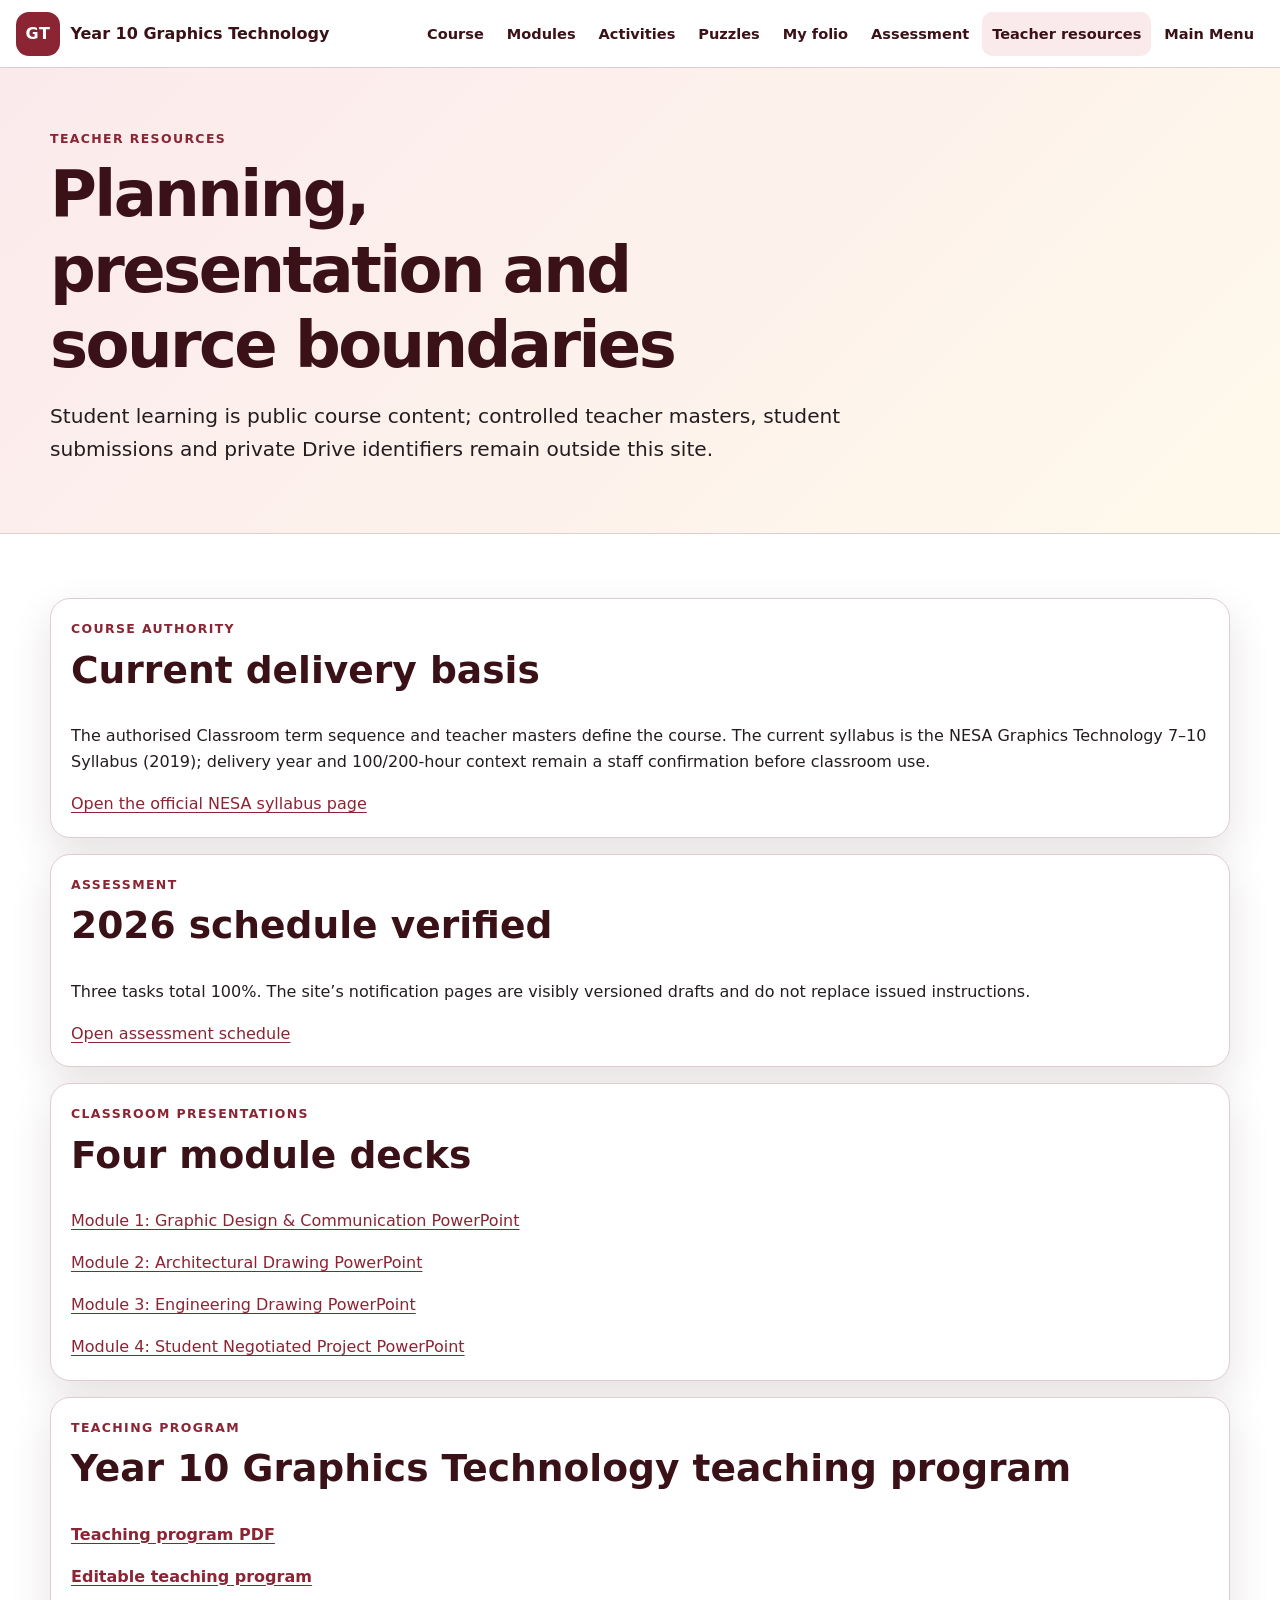
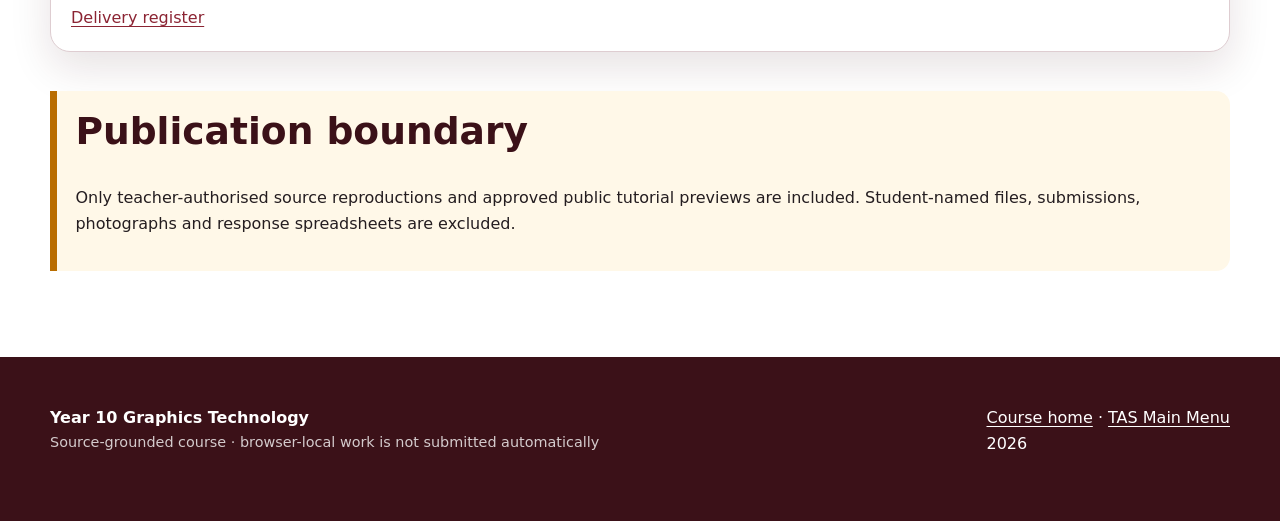
==== teacher-resources.html @ 76d05232 "Release Year 10 Graphics Technology course" ====
<!doctype html>
<html lang="en-AU"><head><meta charset="utf-8"><meta name="viewport" content="width=device-width, initial-scale=1"><meta name="description" content="Controlled teacher resources for Year 10 Graphics Technology."><title>Teacher resources | Year 10 Graphics Technology</title><link rel="stylesheet" href="styles.css"><link rel="stylesheet" href="course-progress.css"></head><body data-course-state="source-grounded-course"><a class="skip-link" href="#main">Skip to content</a><header class="course-family-nav screen-only"><div class="course-family-nav__inner"><a class="course-family-nav__brand" href="index.html"><span class="course-family-nav__mark" aria-hidden="true">GT</span><span>Year 10 Graphics Technology</span></a><nav class="course-family-nav__links" aria-label="Course navigation"><a href="index.html">Course</a><a href="index.html#modules">Modules</a><a href="activities.html">Activities</a><a href="puzzles.html">Puzzles</a><a href="folio.html">My folio</a><a href="assessment.html">Assessment</a><a aria-current="page" href="teacher-resources.html">Teacher resources</a><a href="https://stevencowell.github.io/Main-Page/">Main Menu</a></nav></div></header><main id="main"><section class="page-hero"><div class="wrap"><p class="eyebrow">Teacher resources</p><h1>Planning, presentation and source boundaries</h1><p class="lede">Student learning is public course content; controlled teacher masters, student submissions and private Drive identifiers remain outside this site.</p></div></section><section class="route-section"><div class="wrap teacher-grid"><article class="card"><p class="eyebrow">Course authority</p><h2>Current delivery basis</h2><p>The authorised Classroom term sequence and teacher masters define the course. The current syllabus is the NESA Graphics Technology 7–10 Syllabus (2019); delivery year and 100/200-hour context remain a staff confirmation before classroom use.</p><a href="https://www.nsw.gov.au/education-and-training/nesa/curriculum/tas/graphics-technology-7-10-2019">Open the official NESA syllabus page</a></article><article class="card"><p class="eyebrow">Assessment</p><h2>2026 schedule verified</h2><p>Three tasks total 100%. The site’s notification pages are visibly versioned drafts and do not replace issued instructions.</p><a href="assessment.html">Open assessment schedule</a></article><section class="card presentation-library"><p class="eyebrow">Classroom presentations</p><h2>Four module decks</h2><p><a href="assets/presentations/module-01-graphic-design-and-communication.pptx" download>Module 1: Graphic Design &amp; Communication PowerPoint</a></p><p><a href="assets/presentations/module-02-architectural-drawing.pptx" download>Module 2: Architectural Drawing PowerPoint</a></p><p><a href="assets/presentations/module-03-engineering-drawing.pptx" download>Module 3: Engineering Drawing PowerPoint</a></p><p><a href="assets/presentations/module-04-student-negotiated-project.pptx" download>Module 4: Student Negotiated Project PowerPoint</a></p></section><section class="card" id="teacher-program-links" data-program-link-slot><p class="eyebrow">Teaching program</p><h2>Year 10 Graphics Technology teaching program</h2><p><strong><a href="assets/teacher/teacher-program-v1.0.0.pdf" download>Teaching program PDF</a></strong></p><p><strong><a href="assets/teacher/teacher-program-v1.0.0.docx" download>Editable teaching program</a></strong></p><p><a href="assets/teacher/delivery-register-v1.0.0.xlsx" download>Delivery register</a></p></section><aside class="boundary-note"><h2>Publication boundary</h2><p>Only teacher-authorised source reproductions and approved public tutorial previews are included. Student-named files, submissions, photographs and response spreadsheets are excluded.</p></aside></div></section></main><footer class="footer"><div class="wrap footer-grid"><div><strong>Year 10 Graphics Technology</strong><p class="fine">Source-grounded course · browser-local work is not submitted automatically</p></div><p><a href="index.html">Course home</a> · <a href="https://stevencowell.github.io/Main-Page/">TAS Main Menu</a><br><span data-year></span></p></div></footer><script src="course-data.js"></script><script src="shared.js"></script><script src="site-runtime.js"></script><script src="course-progress.js"></script></body></html>
---- styles.css ----
:root {
  --graphics-accent: #8b2433;
  --graphics-soft: #fbeaec;
  --graphics-text: #3b1118;
  --ink: #241d20;
  --muted: #65545a;
  --paper: #ffffff;
  --surface: #fffaf8;
  --line: #decdd1;
  --highlight: #f2c45f;
  --shadow: 0 16px 42px rgba(59, 17, 24, 0.12);
  --radius: 20px;
}

* {
  box-sizing: border-box;
}

html {
  color-scheme: light;
  scroll-behavior: smooth;
}

body {
  margin: 0;
  color: var(--ink);
  background: var(--paper);
  font: 16px/1.62 system-ui, -apple-system, BlinkMacSystemFont, "Segoe UI", sans-serif;
}

body,
button,
a,
summary {
  overflow-wrap: anywhere;
}

a {
  color: var(--graphics-accent);
  text-underline-offset: 0.18em;
}

a:hover,
a:focus-visible {
  color: var(--graphics-text);
}

button,
.button {
  display: inline-flex;
  min-height: 44px;
  align-items: center;
  justify-content: center;
  padding: 0.7rem 1rem;
  border: 2px solid var(--graphics-accent);
  border-radius: 12px;
  color: #ffffff;
  background: var(--graphics-accent);
  font: inherit;
  font-weight: 800;
  text-decoration: none;
}

.button.secondary {
  color: var(--graphics-text);
  background: #ffffff;
}

.button:focus-visible,
button:focus-visible,
a:focus-visible,
summary:focus-visible {
  outline: 3px solid var(--highlight);
  outline-offset: 3px;
}

h1,
h2,
h3,
h4,
p {
  margin-top: 0;
}

h1,
h2,
h3,
h4 {
  color: var(--graphics-text);
  line-height: 1.18;
}

h1 {
  max-width: 16ch;
  margin-bottom: 1rem;
  font-size: clamp(2.35rem, 6vw, 4.9rem);
  letter-spacing: -0.04em;
}

h2 {
  font-size: clamp(1.55rem, 3.4vw, 2.35rem);
}

h3 {
  font-size: 1.22rem;
}

.wrap {
  width: min(1180px, calc(100% - 2rem));
  margin-inline: auto;
}

.skip-link {
  position: fixed;
  z-index: 1000;
  top: 0.5rem;
  left: 0.5rem;
  padding: 0.65rem 0.9rem;
  color: #ffffff;
  background: var(--graphics-text);
  border-radius: 10px;
  transform: translateY(-160%);
}

.skip-link:focus {
  transform: translateY(0);
}

.course-family-nav {
  position: relative;
  z-index: 20;
  width: 100%;
  background: #ffffff;
  border-bottom: 1px solid var(--line);
}

.course-family-nav__inner {
  width: min(1440px, calc(100% - 2rem));
  min-width: 0;
  margin-inline: auto;
  display: flex;
  align-items: center;
  gap: 1.2rem;
  padding-block: 0.72rem;
}

.course-family-nav__brand {
  display: inline-flex;
  flex: 0 0 auto;
  align-items: center;
  gap: 0.65rem;
  color: var(--graphics-text);
  font-weight: 900;
  text-decoration: none;
  white-space: nowrap;
}

.course-family-nav__mark {
  width: 44px;
  height: 44px;
  display: grid;
  place-items: center;
  color: #ffffff;
  background: var(--graphics-accent);
  border-radius: 13px;
  letter-spacing: 0.04em;
}

.course-family-nav__links {
  min-width: 0;
  margin-left: auto;
  display: flex;
  align-items: center;
  gap: 0.2rem;
  overflow-x: auto;
  overscroll-behavior-inline: contain;
  scrollbar-width: thin;
}

.course-family-nav__links a {
  flex: 0 0 auto;
  padding: 0.65rem 0.62rem;
  border-radius: 10px;
  color: var(--graphics-text);
  font-size: 0.91rem;
  font-weight: 760;
  text-decoration: none;
  white-space: nowrap;
}

.course-family-nav__links a:hover,
.course-family-nav__links a:focus-visible,
.course-family-nav__links a[aria-current="page"] {
  color: var(--graphics-text);
  background: var(--graphics-soft);
}

.eyebrow {
  margin-bottom: 0.5rem;
  color: var(--graphics-accent);
  font-size: 0.78rem;
  font-weight: 900;
  letter-spacing: 0.11em;
  text-transform: uppercase;
}

.hero {
  color: #ffffff;
  background: linear-gradient(135deg, var(--graphics-text), var(--graphics-accent));
}

.hero h1,
.hero h2,
.hero h3 {
  color: #ffffff;
}

.hero .eyebrow {
  color: #ffe0a3;
}

.hero-inner {
  min-height: 590px;
  display: grid;
  grid-template-columns: minmax(0, 1fr) minmax(340px, 440px);
  gap: 3rem;
  align-items: center;
  padding-block: 4.5rem;
}

.hero-copy {
  max-width: 700px;
}

.lede {
  max-width: 66ch;
  font-size: clamp(1.06rem, 2vw, 1.26rem);
}

.hero .lede {
  color: rgba(255, 255, 255, 0.9);
}

.actions,
.page-actions {
  display: flex;
  flex-wrap: wrap;
  gap: 0.75rem;
  margin-top: 1.25rem;
}

.hero .button {
  color: var(--graphics-text);
  background: var(--highlight);
  border-color: var(--highlight);
}

.hero .button.secondary {
  color: #ffffff;
  background: transparent;
  border-color: rgba(255, 255, 255, 0.78);
}

.hero-foundation-slot {
  align-self: stretch;
  min-width: 0;
  display: flex;
  flex-direction: column;
  justify-content: center;
  padding: 1.6rem;
  color: #ffffff;
  background: rgba(255, 255, 255, 0.1);
  border: 2px dashed rgba(255, 255, 255, 0.65);
  border-radius: var(--radius);
}

.hero-foundation-slot h2,
.hero-foundation-slot strong {
  color: #ffffff;
}

.hero-foundation-slot p:last-child {
  margin-bottom: 0;
}

.course-intro {
  padding-block: 4rem;
  background: var(--surface);
}

.course-intro__heading {
  max-width: 780px;
  margin-bottom: 2rem;
}

.rhythm-grid {
  display: grid;
  grid-template-columns: repeat(4, minmax(0, 1fr));
  gap: 1rem;
}

.card,
.rhythm-card,
.module-card {
  min-width: 0;
  padding: 1.25rem;
  background: #ffffff;
  border: 1px solid var(--line);
  border-radius: var(--radius);
  box-shadow: var(--shadow);
}

.rhythm-card h3 {
  margin-bottom: 0.45rem;
}

.rhythm-card p:last-child,
.module-card p:last-child,
.card p:last-child {
  margin-bottom: 0;
}

.save-note {
  color: #ffffff;
  background: var(--graphics-text);
}

.save-note .wrap {
  padding-block: 1rem;
}

.save-note strong {
  color: #ffe0a3;
}

.module-pathway,
.route-section,
.module-learning {
  padding-block: 4rem;
}

.module-grid {
  display: grid;
  grid-template-columns: repeat(2, minmax(0, 1fr));
  gap: 1rem;
  margin-top: 1.5rem;
}

.module-card {
  display: grid;
  grid-template-columns: auto minmax(0, 1fr);
  gap: 1rem;
  align-items: start;
}

.module-number {
  width: 48px;
  height: 48px;
  display: grid;
  place-items: center;
  color: #ffffff;
  background: var(--graphics-accent);
  border-radius: 14px;
  font-weight: 900;
}

.module-card ul,
.module-aside ol {
  margin: 0.8rem 0 1rem;
  padding-left: 1.25rem;
}

.foundation-boundary {
  margin-top: 2rem;
  border-left: 0.55rem solid var(--graphics-accent);
}

.page-hero {
  padding-block: 3.8rem 3rem;
  background: linear-gradient(135deg, var(--graphics-soft), #fff9eb);
  border-bottom: 1px solid var(--line);
}

.page-hero h1 {
  font-size: clamp(2.2rem, 5vw, 4.2rem);
}

.module-hero__inner {
  display: grid;
  grid-template-columns: minmax(0, 1fr) minmax(280px, 360px);
  gap: 2rem;
  align-items: end;
}

.hero-progress {
  padding: 1.2rem;
  background: #ffffff;
  border: 1px solid var(--line);
  border-radius: var(--radius);
  box-shadow: var(--shadow);
}

.hero-progress p:last-child {
  margin-bottom: 0;
}

.module-layout {
  display: grid;
  grid-template-columns: minmax(0, 1fr) 290px;
  grid-template-areas: "main aside";
  gap: 2rem;
  align-items: start;
}

.module-main {
  grid-area: main;
  min-width: 0;
}

.module-aside {
  grid-area: aside;
  position: sticky;
  top: 1rem;
}

.module-aside a {
  display: inline-block;
  padding-block: 0.22rem;
}

.presentation-slot {
  margin-bottom: 2rem;
  border-left: 0.55rem solid var(--graphics-accent);
}

.section-unit {
  margin-bottom: 2.5rem;
  padding-bottom: 2.5rem;
  border-bottom: 1px solid var(--line);
  scroll-margin-top: 1rem;
}

.section-unit > * {
  margin-bottom: 1rem;
}

.section-unit > :last-child {
  margin-bottom: 0;
}

.theory-slot,
.visual-slot,
.media-slot {
  min-height: 150px;
}

.visual-slot {
  display: block;
  margin-inline: 0;
}

.visual-slot figcaption {
  display: block;
}

.section-learning {
  padding: 0;
  overflow: clip;
}

.section-learning::before {
  display: none;
}

.section-learning > summary {
  min-height: 64px;
  display: flex;
  align-items: center;
  justify-content: space-between;
  gap: 1rem;
  padding: 1rem 1.15rem;
  cursor: pointer;
  color: var(--graphics-text);
  background: var(--graphics-soft);
  font-weight: 850;
  list-style: none;
}

.section-learning > summary::-webkit-details-marker {
  display: none;
}

.section-learning > summary::before {
  content: "+";
  flex: 0 0 auto;
  width: 2rem;
  height: 2rem;
  display: grid;
  place-items: center;
  color: #ffffff;
  background: var(--graphics-accent);
  border-radius: 50%;
}

.section-learning[open] > summary::before {
  content: "−";
}

.section-learning > summary strong {
  color: var(--graphics-accent);
  font-size: 0.84rem;
  text-align: right;
}

.slot-body {
  padding: 1.1rem;
  background: #ffffff;
}

.slot-body p:last-child {
  margin-bottom: 0;
}

.learning-end-marker {
  display: block;
  height: 0;
  margin: 0 !important;
}

.module-review {
  padding: 1.4rem;
  background: var(--graphics-soft);
  border: 1px solid #d8b7bd;
  border-radius: var(--radius);
}

.module-review ol {
  display: grid;
  gap: 0.7rem;
  padding: 0;
  list-style: none;
}

.module-review a {
  min-height: 52px;
  display: flex;
  align-items: center;
  justify-content: space-between;
  gap: 1rem;
  padding: 0.8rem 0.9rem;
  color: var(--graphics-text);
  background: #ffffff;
  border: 1px solid var(--line);
  border-radius: 12px;
  font-weight: 780;
  text-decoration: none;
}

.module-review a strong {
  color: var(--graphics-accent);
  font-size: 0.82rem;
  text-align: right;
}

.route-placeholder {
  max-width: 820px;
}

.placeholder-list {
  display: grid;
  gap: 1rem;
  margin-top: 1.5rem;
}

.program-labels {
  display: flex;
  flex-wrap: wrap;
  gap: 0.6rem;
  margin-top: 0.8rem;
}

.program-labels strong {
  padding: 0.45rem 0.7rem;
  color: var(--graphics-text);
  background: var(--graphics-soft);
  border-radius: 10px;
}

.footer {
  padding-block: 3rem;
  color: #ffffff;
  background: var(--graphics-text);
}

.footer-grid {
  display: grid;
  grid-template-columns: minmax(0, 1fr) auto;
  gap: 2rem;
  align-items: start;
}

.footer a,
.footer strong {
  color: #ffffff;
}

.fine {
  color: var(--muted);
  font-size: 0.9rem;
}

.footer .fine {
  color: rgba(255, 255, 255, 0.78);
}

[hidden] {
  display: none !important;
}

@media (max-width: 900px) {
  .rhythm-grid {
    grid-template-columns: repeat(2, minmax(0, 1fr));
  }

  .course-family-nav__inner {
    align-items: flex-start;
    flex-direction: column;
    gap: 0.45rem;
  }

  .course-family-nav__links {
    width: 100%;
    margin-left: 0;
  }
}

@media (max-width: 820px) {
  .hero-inner,
  .module-hero__inner {
    grid-template-columns: 1fr;
  }

  .hero-inner {
    min-height: 0;
    padding-block: 3rem;
  }

  .module-layout {
    grid-template-columns: minmax(0, 1fr);
    grid-template-areas:
      "aside"
      "main";
  }

  .module-aside {
    position: static;
  }

  .footer-grid {
    grid-template-columns: 1fr;
  }
}

@media (max-width: 560px) {
  .wrap,
  .course-family-nav__inner {
    width: min(100% - 1.25rem, 1180px);
  }

  .rhythm-grid,
  .module-grid {
    grid-template-columns: 1fr;
  }

  .module-card {
    grid-template-columns: 1fr;
  }

  .module-review a,
  .section-learning > summary {
    align-items: flex-start;
    flex-wrap: wrap;
  }

  .module-review a strong,
  .section-learning > summary strong {
    width: 100%;
    text-align: left;
  }

  .actions,
  .page-actions {
    display: grid;
  }

  .button {
    width: 100%;
  }
}

@media print {
  .course-family-nav,
  .skip-link,
  .screen-only {
    display: none !important;
  }

  body {
    font-size: 11pt;
  }

  .hero,
  .page-hero,
  .footer {
    color: #000000;
    background: #ffffff;
  }

  .hero h1,
  .hero h2,
  .hero h3,
  .hero .eyebrow,
  .footer a,
  .footer strong {
    color: #000000;
  }

  .card,
  .hero-progress,
  .module-review {
    box-shadow: none;
  }
}

/* Stage 13 integrated course treatments */
body[data-course-state="source-grounded-course"] {
  overflow-x: clip;
}

.hero-course-visual {
  min-width: 0;
  margin: 0;
  overflow: hidden;
  color: var(--graphics-text);
  background: #ffffff;
  border-radius: var(--radius);
  box-shadow: 0 20px 55px rgba(0, 0, 0, 0.28);
}

.hero-course-visual img {
  width: 100%;
  aspect-ratio: 3 / 2;
  display: block;
  object-fit: cover;
}

.hero-course-visual figcaption {
  padding: 1rem 1.1rem;
  font-weight: 780;
}

.assessment-snapshot {
  margin-top: 2rem;
  border-left: 0.55rem solid var(--graphics-accent);
}

.schedule-cards {
  display: grid;
  grid-template-columns: repeat(3, minmax(0, 1fr));
  gap: 0.8rem;
  margin-block: 1rem;
}

.schedule-cards div {
  min-width: 0;
  padding: 0.9rem;
  background: var(--graphics-soft);
  border-radius: 12px;
}

.schedule-cards strong,
.schedule-cards span {
  display: block;
}

.schedule-cards span {
  margin-top: 0.3rem;
  color: var(--muted);
}

.presentation-card {
  min-width: 0;
  display: flex;
  align-items: center;
  justify-content: space-between;
  gap: 1.5rem;
  margin-bottom: 2rem;
  padding: 1.4rem;
  color: #ffffff;
  background: linear-gradient(130deg, var(--graphics-text), var(--graphics-accent));
  border-radius: var(--radius);
  box-shadow: var(--shadow);
}

.presentation-card h2,
.presentation-card .eyebrow {
  color: #ffffff;
}

.presentation-card p:last-child {
  margin-bottom: 0;
}

.presentation-card .button {
  flex: 0 0 auto;
  color: var(--graphics-text);
  background: var(--highlight);
  border-color: var(--highlight);
}

.section-heading {
  margin-bottom: 1.25rem;
}

.section-heading h2 {
  max-width: 23ch;
  margin-bottom: 0.75rem;
  font-size: clamp(1.9rem, 4vw, 3.15rem);
}

.theory-content {
  max-width: 78ch;
}

.theory-content > p,
.theory-content > ul,
.theory-content > ol {
  font-size: 1.04rem;
}

.theory-content > h3 {
  margin-top: 2rem;
  scroll-margin-top: 1rem;
}

.theory-content aside:not(.misconception-panel),
.worked-example,
.boundary-note,
.build-note {
  margin-block: 1.4rem;
  padding: 1.15rem;
  background: #fff8e8;
  border-left: 0.45rem solid #b96d00;
  border-radius: 0 14px 14px 0;
}

.theory-support {
  margin-top: 2rem;
  padding-top: 1.5rem;
  border-top: 1px solid var(--line);
}

.vocabulary-grid {
  display: grid;
  grid-template-columns: repeat(2, minmax(0, 1fr));
  gap: 0.75rem;
}

.vocabulary-grid div {
  min-width: 0;
  padding: 0.9rem;
  background: var(--surface);
  border: 1px solid var(--line);
  border-radius: 12px;
}

.vocabulary-grid dt {
  color: var(--graphics-text);
  font-weight: 850;
}

.vocabulary-grid dd {
  margin: 0.25rem 0 0;
}

.misconception-panel {
  margin-block: 1.5rem;
  padding: 1.1rem;
  background: var(--graphics-soft);
  border-radius: var(--radius);
}

.misconception-panel details {
  padding: 0.7rem 0;
  border-top: 1px solid #d7b3ba;
}

.misconception-panel summary,
.low-tech summary,
.capstone details summary {
  cursor: pointer;
  color: var(--graphics-text);
  font-weight: 820;
}

.visual-gallery {
  display: grid;
  grid-template-columns: repeat(3, minmax(0, 1fr));
  gap: 0.9rem;
  margin-block: 1.7rem;
}

.teaching-visual {
  min-width: 0;
  margin: 0;
  overflow: hidden;
  background: #ffffff;
  border: 1px solid var(--line);
  border-radius: 16px;
  box-shadow: 0 10px 30px rgba(59, 17, 24, 0.1);
}

.teaching-visual a {
  display: block;
  overflow: hidden;
  background: #eee8e5;
}

.teaching-visual img {
  width: 100%;
  aspect-ratio: 4 / 3;
  display: block;
  object-fit: cover;
  transition: transform 180ms ease;
}

.teaching-visual img.rotate-source {
  object-fit: contain;
  transform: rotate(180deg);
}

.teaching-visual a:hover img:not(.rotate-source) {
  transform: scale(1.02);
}

.teaching-visual figcaption {
  display: grid;
  gap: 0.45rem;
  padding: 0.9rem;
  font-size: 0.9rem;
}

.teaching-visual figcaption strong {
  color: var(--graphics-text);
}

.teaching-visual figcaption em {
  color: var(--muted);
}

.media-pathway,
.activity-bridge {
  margin-block: 1.4rem;
  padding: 1.2rem;
  background: #eff7f7;
  border: 1px solid #bdd4d5;
  border-radius: var(--radius);
}

.media-pathway.is-gap {
  background: #fff8e8;
  border-color: #e3c47c;
}

.media-pathway.is-matched {
  background: #eef8f1;
  border-color: #8db89a;
}

.video-sequence {
  min-width: 0;
  display: grid;
  gap: 1rem;
  margin-block: 1.1rem;
}

.video-item {
  min-width: 0;
  max-width: 100%;
  display: grid;
  grid-template-columns: minmax(0, 0.9fr) minmax(280px, 1.1fr);
  gap: 1rem;
  align-items: center;
  padding: 1rem;
  background: #ffffff;
  border: 1px solid #bfd3c5;
  border-radius: 14px;
  box-shadow: 0 8px 22px rgba(24, 63, 41, 0.08);
}

.video-copy,
.video-player-column {
  min-width: 0;
  max-width: 100%;
}

.video-copy h4 {
  margin-bottom: 0.35rem;
}

.video-meta,
.video-privacy {
  color: var(--muted);
  font-size: 0.88rem;
}

.watch-for {
  padding: 0.75rem;
  background: #f4f8f5;
  border-left: 4px solid #4f8361;
  border-radius: 0 10px 10px 0;
}

.video-frame {
  position: relative;
  width: 100%;
  max-width: 100%;
  aspect-ratio: 16 / 9;
  overflow: hidden;
  background: #101712;
  border-radius: 12px;
}

.video-frame iframe {
  width: 100%;
  height: 100%;
  border: 0;
}

.video-launch {
  position: relative;
  width: 100%;
  height: 100%;
  display: block;
  overflow: hidden;
  padding: 0;
  color: #ffffff;
  background: #101712;
  border: 0;
  border-radius: 12px;
  cursor: pointer;
}

.video-launch img {
  width: 100%;
  height: 100%;
  display: block;
  object-fit: cover;
  opacity: 0.88;
  transition: transform 160ms ease, opacity 160ms ease;
}

.video-launch:hover img,
.video-launch:focus-visible img {
  transform: scale(1.02);
  opacity: 0.68;
}

.video-launch:focus-visible,
.video-close:focus-visible {
  outline: 4px solid #f2b544;
  outline-offset: 3px;
}

.video-play {
  position: absolute;
  inset: 50% auto auto 50%;
  width: 4rem;
  height: 4rem;
  display: grid;
  place-items: center;
  transform: translate(-50%, -50%);
  padding-left: 0.2rem;
  background: #176b3d;
  border-radius: 50%;
  box-shadow: 0 8px 24px rgba(0, 0, 0, 0.32);
  font-size: 1.55rem;
}

.video-launch-label {
  position: absolute;
  inset: auto 0 0;
  padding: 1.4rem 0.65rem 0.65rem;
  background: linear-gradient(transparent, rgba(0, 0, 0, 0.86));
  font-weight: 850;
  text-align: center;
}

.video-close {
  position: absolute;
  z-index: 2;
  top: 0.5rem;
  right: 0.5rem;
  min-height: 44px;
  padding: 0.55rem 0.75rem;
  color: #ffffff;
  background: rgba(11, 24, 16, 0.94);
  border: 2px solid #ffffff;
  border-radius: 9px;
  font-weight: 800;
  cursor: pointer;
}

.video-privacy,
.video-fallback {
  margin: 0.5rem 0 0;
}

.video-fallback {
  font-weight: 800;
}

.equivalent-path {
  margin-top: 1rem;
  padding: 1rem;
  background: rgba(255, 255, 255, 0.78);
  border: 1px solid rgba(71, 104, 82, 0.24);
  border-radius: 12px;
}

.equivalent-path h4 {
  margin-bottom: 0.55rem;
}

.media-return {
  margin: 1rem 0 0;
  font-weight: 800;
}

.media-pathway ol {
  padding-left: 1.2rem;
}

.media-pathway li + li {
  margin-top: 0.55rem;
}

.activity-bridge {
  background: #f4f0fb;
  border-color: #cfc1e5;
}

.activity-bridge .button {
  margin-bottom: 0.8rem;
}

.section-learning {
  border: 1px solid #b98d95;
  box-shadow: 0 12px 30px rgba(59, 17, 24, 0.1);
}

.boundary-note {
  color: var(--ink);
}

.mcq,
.practice-stage {
  min-width: 0;
  margin: 0 0 1.25rem;
  padding: 1rem;
  border: 1px solid var(--line);
  border-radius: 14px;
}

.mcq legend,
.practice-stage legend {
  max-width: 100%;
  padding: 0 0.25rem;
  color: var(--graphics-text);
  font-weight: 850;
}

.mcq legend span {
  width: 2rem;
  height: 2rem;
  display: inline-grid;
  place-items: center;
  margin-right: 0.55rem;
  color: #ffffff;
  background: var(--graphics-accent);
  border-radius: 50%;
}

.mcq > label,
.choice-group > label,
.practice-stage > label:not(.practice-row),
.check-row {
  min-height: 44px;
  display: flex;
  gap: 0.65rem;
  align-items: flex-start;
  padding: 0.55rem;
  border-radius: 9px;
}

.mcq > label:hover,
.choice-group > label:hover,
.check-row:hover {
  background: var(--surface);
}

input[type="radio"],
input[type="checkbox"] {
  flex: 0 0 auto;
  width: 1.2rem;
  height: 1.2rem;
  margin-top: 0.18rem;
  accent-color: var(--graphics-accent);
}

textarea,
select,
input[type="text"] {
  min-width: 0;
  max-width: 100%;
  padding: 0.7rem;
  color: var(--ink);
  background: #ffffff;
  border: 1px solid #9f858b;
  border-radius: 9px;
  font: inherit;
}

textarea {
  width: 100%;
  resize: vertical;
}

select {
  width: 100%;
  min-height: 44px;
}

.hint,
.save-status,
.practice-status {
  color: var(--muted);
  font-size: 0.9rem;
}

.question-actions,
.package-actions,
.practice-actions {
  display: flex;
  flex-wrap: wrap;
  gap: 0.65rem;
  align-items: center;
  margin-top: 0.75rem;
}

.button.small {
  min-height: 40px;
  padding: 0.45rem 0.75rem;
}

.button.quiet {
  color: var(--graphics-text);
  background: #ffffff;
  border-color: #9f858b;
}

.question-feedback,
.inline-feedback {
  display: block;
  margin-top: 0.55rem;
  padding: 0;
  font-weight: 740;
}

.question-feedback:not(:empty),
.inline-feedback:not(:empty) {
  padding: 0.65rem;
  background: #fff3db;
  border-radius: 9px;
}

.question-feedback[data-correct="true"],
.inline-feedback[data-correct="true"] {
  color: #174c2a;
  background: #e7f6eb;
}

.question-feedback[data-correct="false"],
.inline-feedback[data-correct="false"] {
  color: #6a2a00;
}

.capstone {
  margin-top: 2rem;
  padding: 1.2rem;
  background: var(--surface);
  border: 1px solid var(--line);
  border-radius: 16px;
}

.jump-list {
  display: flex;
  flex-wrap: wrap;
  gap: 0.6rem;
  margin-bottom: 2rem;
}

.jump-list a {
  padding: 0.65rem 0.8rem;
  color: var(--graphics-text);
  background: var(--graphics-soft);
  border-radius: 10px;
  font-weight: 800;
  text-decoration: none;
}

.bank-group {
  margin-bottom: 4rem;
  scroll-margin-top: 1rem;
}

.practice-card,
.media-library-card {
  min-width: 0;
  max-width: 100%;
  margin-block: 1.25rem;
  padding: 1.3rem;
  background: #ffffff;
  border: 1px solid var(--line);
  border-radius: var(--radius);
  box-shadow: var(--shadow);
  scroll-margin-top: 1rem;
}

.practice-card > header {
  max-width: 78ch;
}

.instruction-list {
  max-width: 78ch;
  margin-bottom: 1.4rem;
}

.practice-row {
  min-width: 0;
  max-width: 100%;
  display: grid;
  grid-template-columns: minmax(0, 1fr) minmax(220px, 0.55fr);
  gap: 0.7rem;
  align-items: center;
  margin-bottom: 0.75rem;
  padding: 0.75rem;
  background: var(--surface);
  border-radius: 11px;
}

.practice-row > *,
.choice-group,
.practice-stage {
  min-inline-size: 0;
  max-width: 100%;
}

.practice-stage > legend {
  max-width: calc(100% - 1rem);
  white-space: normal;
}

.practice-row .inline-feedback {
  grid-column: 1 / -1;
}

.choice-group {
  margin-bottom: 1rem;
  padding: 0.8rem;
  background: var(--surface);
  border-radius: 12px;
}

.response-field {
  display: grid;
  gap: 0.4rem;
  margin-bottom: 0.8rem;
  text-transform: capitalize;
}

.self-check {
  margin-top: 0.7rem;
}

.low-tech {
  margin-top: 1rem;
  padding: 0.8rem;
  background: #fff8e8;
  border-radius: 11px;
}

.puzzle-grid,
.media-library,
.teacher-grid {
  display: grid;
  gap: 1rem;
}

.table-scroll {
  max-width: 100%;
  overflow-x: auto;
  margin-block: 1.3rem;
}

.schedule-table {
  width: 100%;
  min-width: 760px;
  border-collapse: collapse;
}

.schedule-table th,
.schedule-table td {
  padding: 0.8rem;
  border: 1px solid var(--line);
  text-align: left;
  vertical-align: top;
}

.schedule-table th {
  color: var(--graphics-text);
  background: var(--graphics-soft);
}

.status-banner {
  padding: 1.15rem;
  color: #ffffff;
  background: var(--graphics-text);
  border-radius: var(--radius);
}

.status-banner strong,
.status-banner p {
  color: #ffffff;
}

.status-banner strong {
  display: block;
  margin-bottom: 0.35rem;
}

.status-banner p:last-child {
  margin-bottom: 0;
}

@media (max-width: 900px) {
  .video-item {
    grid-template-columns: 1fr;
  }

  .visual-gallery {
    grid-template-columns: repeat(2, minmax(0, 1fr));
  }

  .schedule-cards {
    grid-template-columns: 1fr;
  }
}

@media (max-width: 620px) {
  .visual-gallery,
  .vocabulary-grid {
    grid-template-columns: 1fr;
  }

  .presentation-card {
    align-items: flex-start;
    flex-direction: column;
  }

  .presentation-card .button {
    width: 100%;
  }

  .practice-row {
    grid-template-columns: 1fr;
  }

  .practice-row .inline-feedback {
    grid-column: 1;
  }

  .question-actions,
  .package-actions,
  .practice-actions {
    display: grid;
  }

  .question-actions > *,
  .package-actions > *,
  .practice-actions > * {
    width: 100%;
  }
}

@media print {
  .module-aside,
  .presentation-card,
  .media-pathway,
  .activity-bridge,
  .package-actions,
  .practice-actions,
  .jump-list,
  .footer {
    display: none !important;
  }

  .visual-gallery {
    grid-template-columns: repeat(2, 1fr);
  }

  .practice-card,
  .mcq,
  .practice-stage,
  .teaching-visual {
    break-inside: avoid;
    box-shadow: none;
  }

  .low-tech {
    display: block;
  }

  body[data-print-package] .section-unit,
  body[data-print-package] .page-hero,
  body[data-print-package] .module-review {
    display: none !important;
  }

  body[data-print-package="m01s01"] #m01s01,
  body[data-print-package="m01s02"] #m01s02,
  body[data-print-package="m01s03"] #m01s03,
  body[data-print-package="m02s01"] #m02s01,
  body[data-print-package="m02s02"] #m02s02,
  body[data-print-package="m02s03"] #m02s03,
  body[data-print-package="m03s01"] #m03s01,
  body[data-print-package="m03s02"] #m03s02,
  body[data-print-package="m03s03"] #m03s03,
  body[data-print-package="m04s01"] #m04s01,
  body[data-print-package="m04s02"] #m04s02,
  body[data-print-package="m04s03"] #m04s03 {
    display: block !important;
  }

  body[data-print-package] .section-heading,
  body[data-print-package] .theory-content,
  body[data-print-package] .visual-gallery,
  body[data-print-package] .media-pathway,
  body[data-print-package] .activity-bridge {
    display: none !important;
  }

  body[data-print-package] .section-learning {
    display: block;
  }

  body[data-print-package] .section-learning > summary {
    display: none;
  }
}
---- course-progress.css ----
.course-progress-section {
  padding-block: 3rem;
  background: linear-gradient(135deg, #fff9eb, var(--graphics-soft));
  border-bottom: 1px solid var(--line);
}

.course-progress {
  display: grid;
  grid-template-columns: minmax(0, 1.45fr) minmax(260px, 0.75fr);
  gap: 1.5rem;
  align-items: center;
  padding: clamp(1.25rem, 3vw, 2rem);
  background: #ffffff;
  border: 1px solid var(--line);
  border-left: 0.55rem solid var(--graphics-accent);
  border-radius: var(--radius);
  box-shadow: var(--shadow);
}

.course-progress h2 {
  margin-bottom: 0.5rem;
}

.course-progress__summary {
  margin-bottom: 0.8rem;
  color: var(--graphics-text);
  font-size: 1.05rem;
  font-weight: 800;
}

.course-progress progress {
  display: block;
  width: 100%;
  height: 1rem;
  overflow: hidden;
  accent-color: var(--graphics-accent);
  border: 0;
  border-radius: 999px;
  background: var(--graphics-soft);
}

.course-progress progress::-webkit-progress-bar {
  background: var(--graphics-soft);
  border-radius: 999px;
}

.course-progress progress::-webkit-progress-value {
  background: var(--graphics-accent);
  border-radius: 999px;
}

.course-progress progress::-moz-progress-bar {
  background: var(--graphics-accent);
  border-radius: 999px;
}

.course-progress__breakdown {
  display: grid;
  grid-template-columns: repeat(4, minmax(0, 1fr));
  gap: 0.65rem;
  margin: 1rem 0 0;
  padding: 0;
  list-style: none;
}

.course-progress__breakdown li {
  min-width: 0;
  padding: 0.75rem;
  background: var(--surface);
  border: 1px solid var(--line);
  border-radius: 12px;
}

.course-progress__breakdown span,
.course-progress__breakdown strong {
  display: block;
}

.course-progress__breakdown span {
  color: var(--muted);
  font-size: 0.82rem;
}

.course-progress__breakdown strong {
  margin-top: 0.15rem;
  color: var(--graphics-text);
}

.course-progress__action {
  min-width: 0;
  padding: 1.1rem;
  background: var(--graphics-text);
  border-radius: 16px;
}

.course-progress__action .button {
  width: 100%;
  color: var(--graphics-text);
  background: var(--highlight);
  border-color: var(--highlight);
}

.course-progress__action p,
.course-progress__action a:not(.button) {
  color: #ffffff;
}

.course-progress__action p:last-child {
  margin-bottom: 0;
}

.course-progress__action a:not(.button):focus-visible {
  color: #ffffff;
}

.course-progress[data-course-complete="true"] {
  border-left-color: #2f6b45;
}

@media (max-width: 800px) {
  .course-progress {
    grid-template-columns: 1fr;
  }
}

@media (max-width: 560px) {
  .course-progress-section {
    padding-block: 2rem;
  }

  .course-progress {
    padding: 1rem;
  }

  .course-progress__breakdown {
    grid-template-columns: repeat(2, minmax(0, 1fr));
  }
}

@media print {
  .course-progress-section {
    display: none;
  }
}
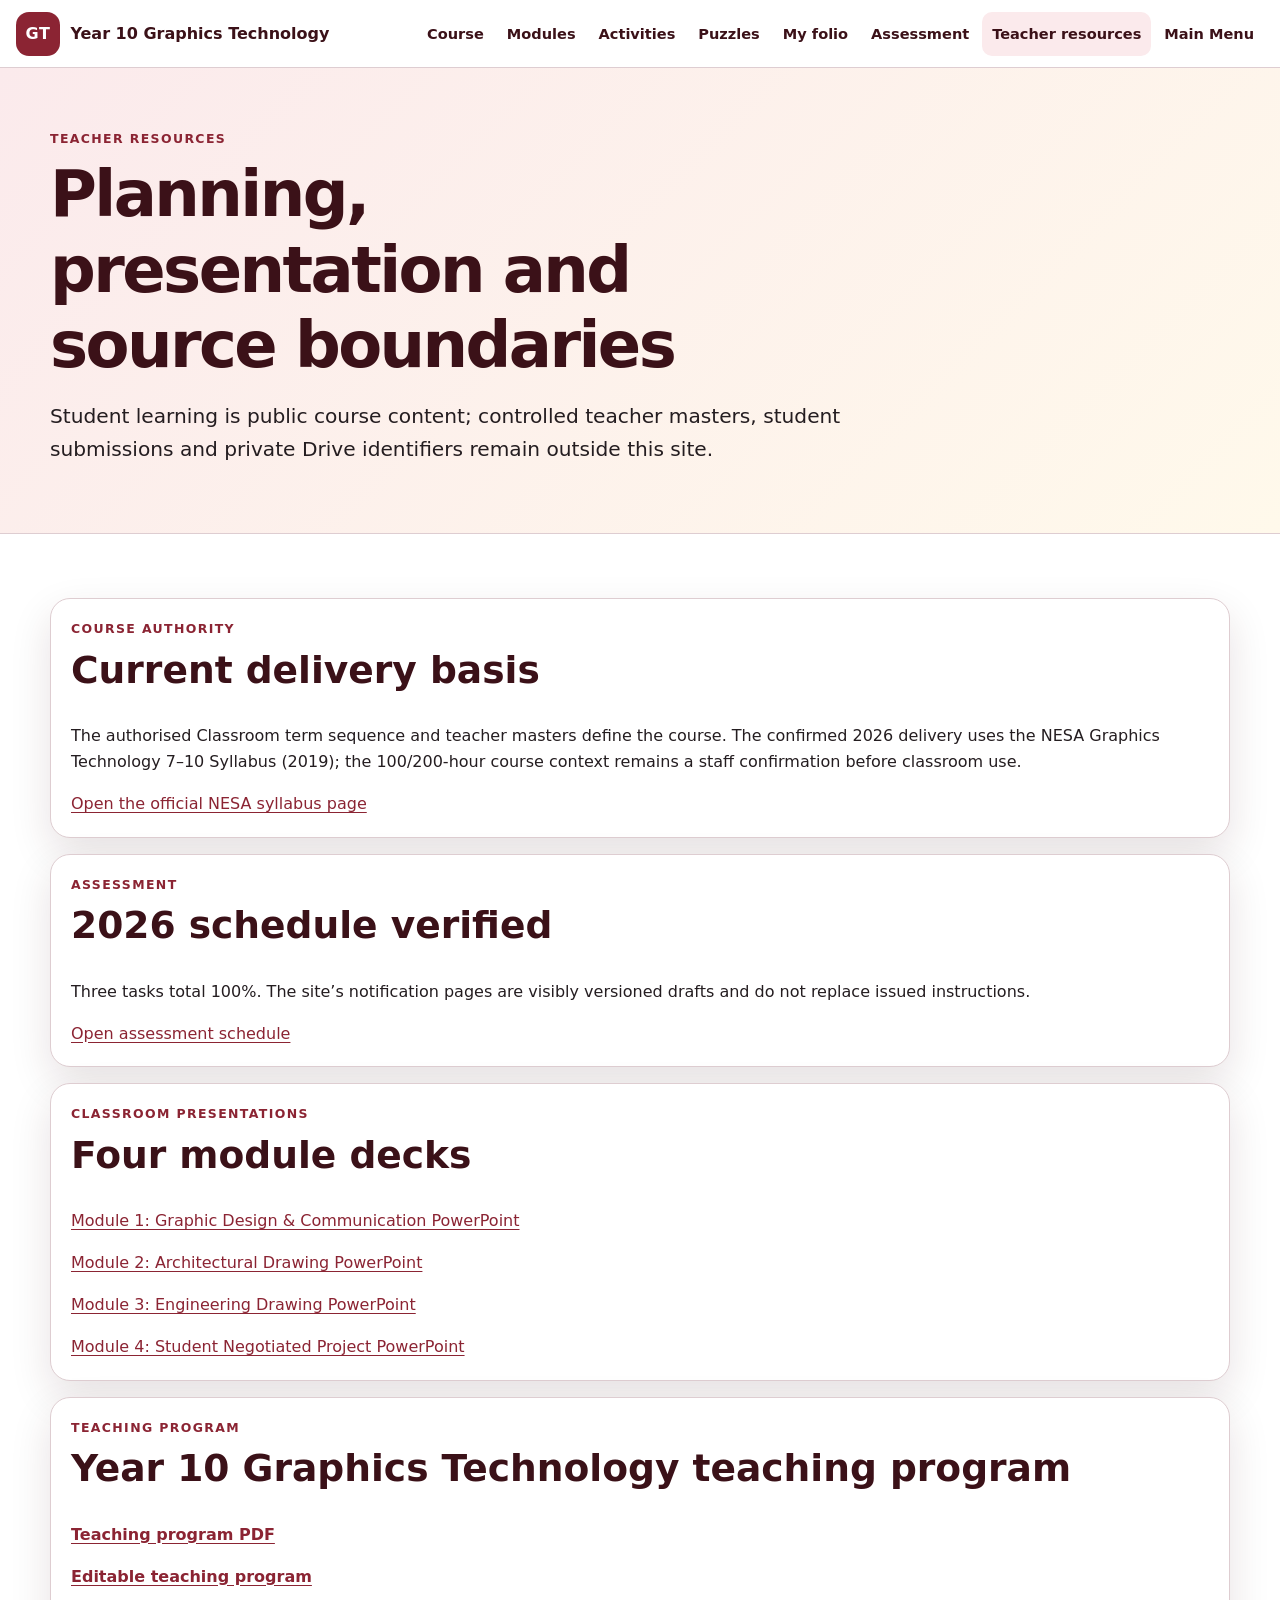
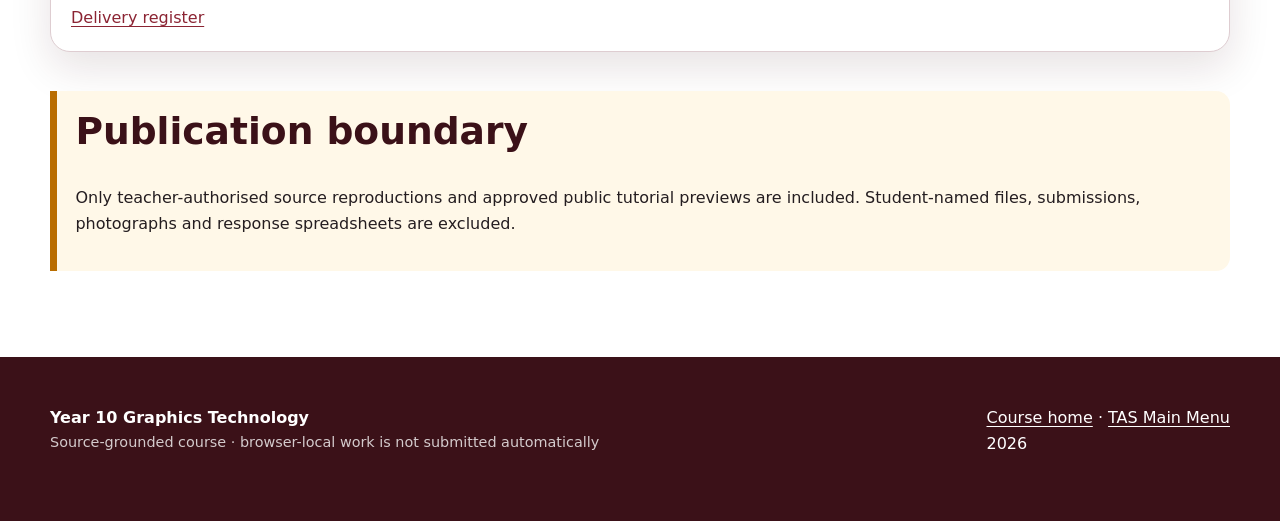
==== commit 77c9740c: "Confirm the 2026 course delivery basis" ====
--- a/teacher-resources.html
+++ b/teacher-resources.html
@@ -1,2 +1,2 @@
 <!doctype html>
-<html lang="en-AU"><head><meta charset="utf-8"><meta name="viewport" content="width=device-width, initial-scale=1"><meta name="description" content="Controlled teacher resources for Year 10 Graphics Technology."><title>Teacher resources | Year 10 Graphics Technology</title><link rel="stylesheet" href="styles.css"><link rel="stylesheet" href="course-progress.css"></head><body data-course-state="source-grounded-course"><a class="skip-link" href="#main">Skip to content</a><header class="course-family-nav screen-only"><div class="course-family-nav__inner"><a class="course-family-nav__brand" href="index.html"><span class="course-family-nav__mark" aria-hidden="true">GT</span><span>Year 10 Graphics Technology</span></a><nav class="course-family-nav__links" aria-label="Course navigation"><a href="index.html">Course</a><a href="index.html#modules">Modules</a><a href="activities.html">Activities</a><a href="puzzles.html">Puzzles</a><a href="folio.html">My folio</a><a href="assessment.html">Assessment</a><a aria-current="page" href="teacher-resources.html">Teacher resources</a><a href="https://stevencowell.github.io/Main-Page/">Main Menu</a></nav></div></header><main id="main"><section class="page-hero"><div class="wrap"><p class="eyebrow">Teacher resources</p><h1>Planning, presentation and source boundaries</h1><p class="lede">Student learning is public course content; controlled teacher masters, student submissions and private Drive identifiers remain outside this site.</p></div></section><section class="route-section"><div class="wrap teacher-grid"><article class="card"><p class="eyebrow">Course authority</p><h2>Current delivery basis</h2><p>The authorised Classroom term sequence and teacher masters define the course. The current syllabus is the NESA Graphics Technology 7–10 Syllabus (2019); delivery year and 100/200-hour context remain a staff confirmation before classroom use.</p><a href="https://www.nsw.gov.au/education-and-training/nesa/curriculum/tas/graphics-technology-7-10-2019">Open the official NESA syllabus page</a></article><article class="card"><p class="eyebrow">Assessment</p><h2>2026 schedule verified</h2><p>Three tasks total 100%. The site’s notification pages are visibly versioned drafts and do not replace issued instructions.</p><a href="assessment.html">Open assessment schedule</a></article><section class="card presentation-library"><p class="eyebrow">Classroom presentations</p><h2>Four module decks</h2><p><a href="assets/presentations/module-01-graphic-design-and-communication.pptx" download>Module 1: Graphic Design &amp; Communication PowerPoint</a></p><p><a href="assets/presentations/module-02-architectural-drawing.pptx" download>Module 2: Architectural Drawing PowerPoint</a></p><p><a href="assets/presentations/module-03-engineering-drawing.pptx" download>Module 3: Engineering Drawing PowerPoint</a></p><p><a href="assets/presentations/module-04-student-negotiated-project.pptx" download>Module 4: Student Negotiated Project PowerPoint</a></p></section><section class="card" id="teacher-program-links" data-program-link-slot><p class="eyebrow">Teaching program</p><h2>Year 10 Graphics Technology teaching program</h2><p><strong><a href="assets/teacher/teacher-program-v1.0.0.pdf" download>Teaching program PDF</a></strong></p><p><strong><a href="assets/teacher/teacher-program-v1.0.0.docx" download>Editable teaching program</a></strong></p><p><a href="assets/teacher/delivery-register-v1.0.0.xlsx" download>Delivery register</a></p></section><aside class="boundary-note"><h2>Publication boundary</h2><p>Only teacher-authorised source reproductions and approved public tutorial previews are included. Student-named files, submissions, photographs and response spreadsheets are excluded.</p></aside></div></section></main><footer class="footer"><div class="wrap footer-grid"><div><strong>Year 10 Graphics Technology</strong><p class="fine">Source-grounded course · browser-local work is not submitted automatically</p></div><p><a href="index.html">Course home</a> · <a href="https://stevencowell.github.io/Main-Page/">TAS Main Menu</a><br><span data-year></span></p></div></footer><script src="course-data.js"></script><script src="shared.js"></script><script src="site-runtime.js"></script><script src="course-progress.js"></script></body></html>+<html lang="en-AU"><head><meta charset="utf-8"><meta name="viewport" content="width=device-width, initial-scale=1"><meta name="description" content="Controlled teacher resources for Year 10 Graphics Technology."><title>Teacher resources | Year 10 Graphics Technology</title><link rel="stylesheet" href="styles.css"><link rel="stylesheet" href="course-progress.css"></head><body data-course-state="source-grounded-course"><a class="skip-link" href="#main">Skip to content</a><header class="course-family-nav screen-only"><div class="course-family-nav__inner"><a class="course-family-nav__brand" href="index.html"><span class="course-family-nav__mark" aria-hidden="true">GT</span><span>Year 10 Graphics Technology</span></a><nav class="course-family-nav__links" aria-label="Course navigation"><a href="index.html">Course</a><a href="index.html#modules">Modules</a><a href="activities.html">Activities</a><a href="puzzles.html">Puzzles</a><a href="folio.html">My folio</a><a href="assessment.html">Assessment</a><a aria-current="page" href="teacher-resources.html">Teacher resources</a><a href="https://stevencowell.github.io/Main-Page/">Main Menu</a></nav></div></header><main id="main"><section class="page-hero"><div class="wrap"><p class="eyebrow">Teacher resources</p><h1>Planning, presentation and source boundaries</h1><p class="lede">Student learning is public course content; controlled teacher masters, student submissions and private Drive identifiers remain outside this site.</p></div></section><section class="route-section"><div class="wrap teacher-grid"><article class="card"><p class="eyebrow">Course authority</p><h2>Current delivery basis</h2><p>The authorised Classroom term sequence and teacher masters define the course. The confirmed 2026 delivery uses the NESA Graphics Technology 7–10 Syllabus (2019); the 100/200-hour course context remains a staff confirmation before classroom use.</p><a href="https://www.nsw.gov.au/education-and-training/nesa/curriculum/tas/graphics-technology-7-10-2019">Open the official NESA syllabus page</a></article><article class="card"><p class="eyebrow">Assessment</p><h2>2026 schedule verified</h2><p>Three tasks total 100%. The site’s notification pages are visibly versioned drafts and do not replace issued instructions.</p><a href="assessment.html">Open assessment schedule</a></article><section class="card presentation-library"><p class="eyebrow">Classroom presentations</p><h2>Four module decks</h2><p><a href="assets/presentations/module-01-graphic-design-and-communication.pptx" download>Module 1: Graphic Design &amp; Communication PowerPoint</a></p><p><a href="assets/presentations/module-02-architectural-drawing.pptx" download>Module 2: Architectural Drawing PowerPoint</a></p><p><a href="assets/presentations/module-03-engineering-drawing.pptx" download>Module 3: Engineering Drawing PowerPoint</a></p><p><a href="assets/presentations/module-04-student-negotiated-project.pptx" download>Module 4: Student Negotiated Project PowerPoint</a></p></section><section class="card" id="teacher-program-links" data-program-link-slot><p class="eyebrow">Teaching program</p><h2>Year 10 Graphics Technology teaching program</h2><p><strong><a href="assets/teacher/teacher-program-v1.0.0.pdf" download>Teaching program PDF</a></strong></p><p><strong><a href="assets/teacher/teacher-program-v1.0.0.docx" download>Editable teaching program</a></strong></p><p><a href="assets/teacher/delivery-register-v1.0.0.xlsx" download>Delivery register</a></p></section><aside class="boundary-note"><h2>Publication boundary</h2><p>Only teacher-authorised source reproductions and approved public tutorial previews are included. Student-named files, submissions, photographs and response spreadsheets are excluded.</p></aside></div></section></main><footer class="footer"><div class="wrap footer-grid"><div><strong>Year 10 Graphics Technology</strong><p class="fine">Source-grounded course · browser-local work is not submitted automatically</p></div><p><a href="index.html">Course home</a> · <a href="https://stevencowell.github.io/Main-Page/">TAS Main Menu</a><br><span data-year></span></p></div></footer><script src="course-data.js"></script><script src="shared.js"></script><script src="site-runtime.js"></script><script src="course-progress.js"></script></body></html>
